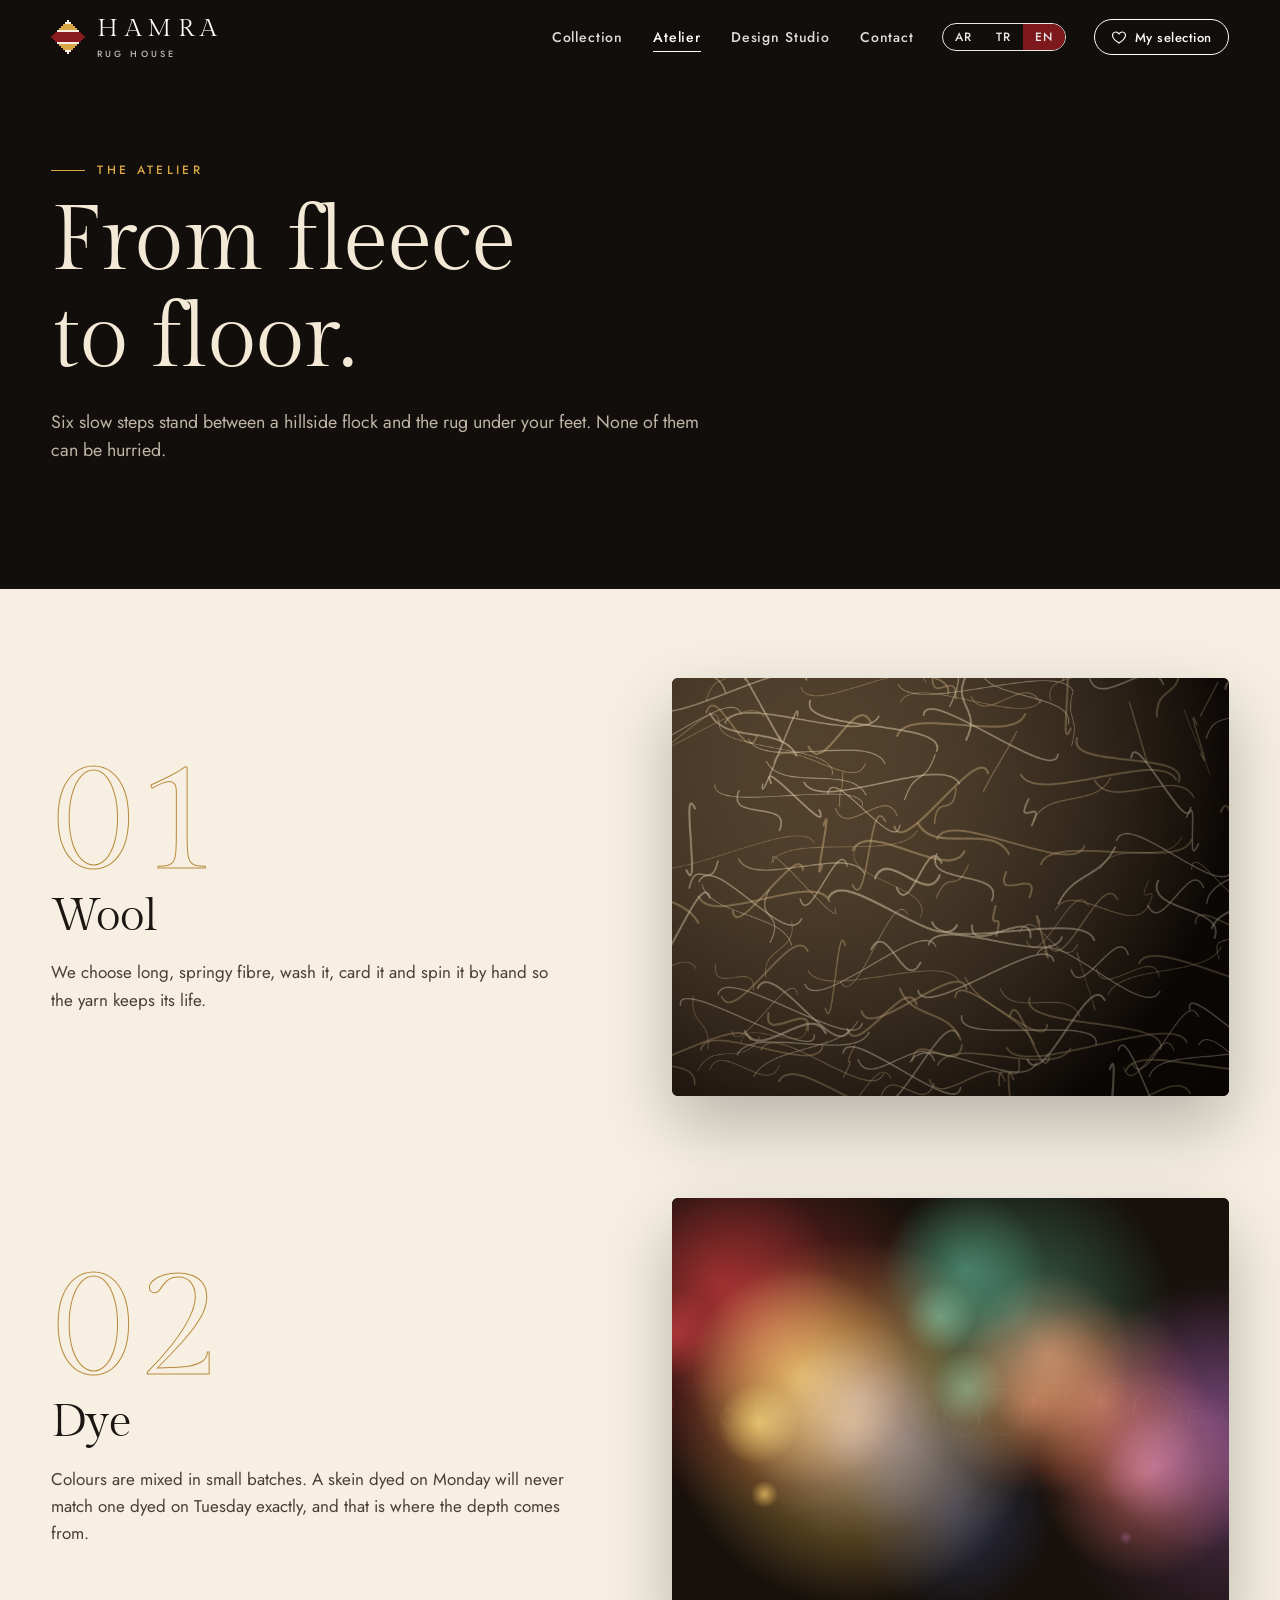
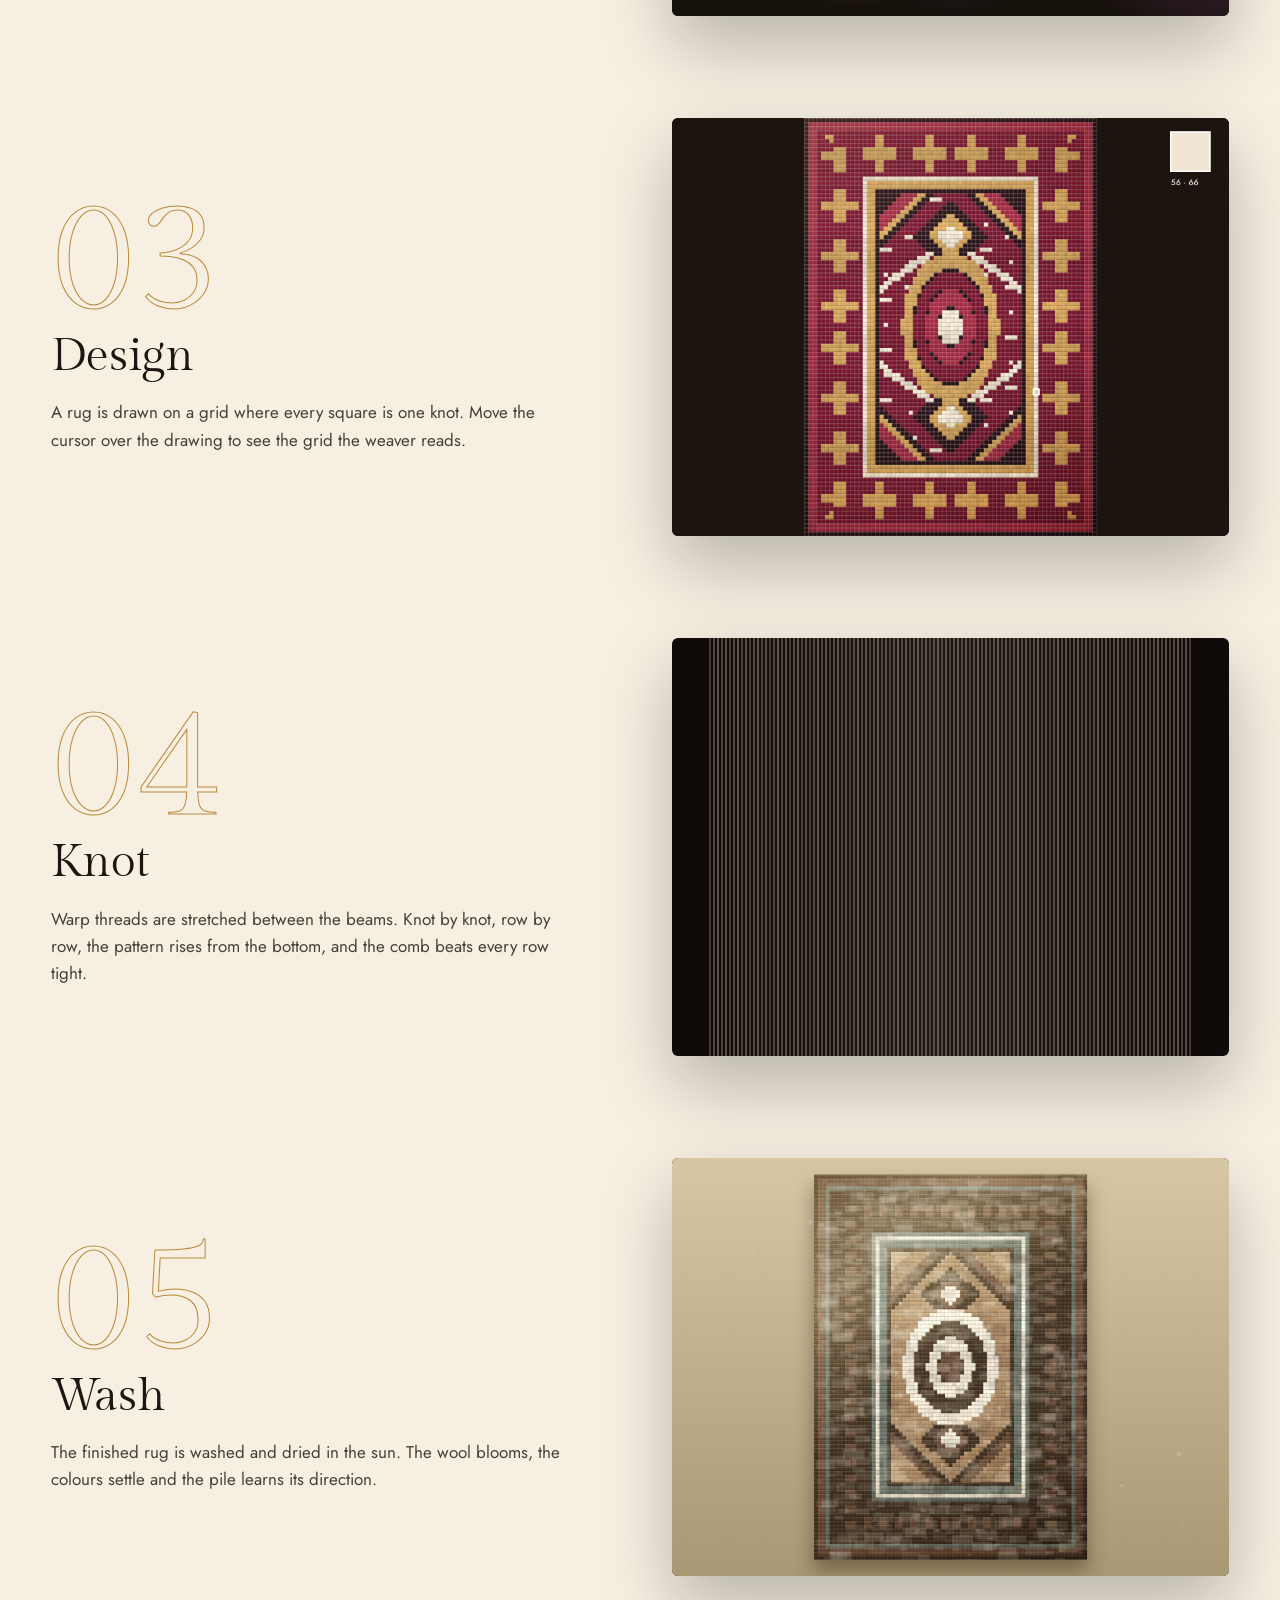
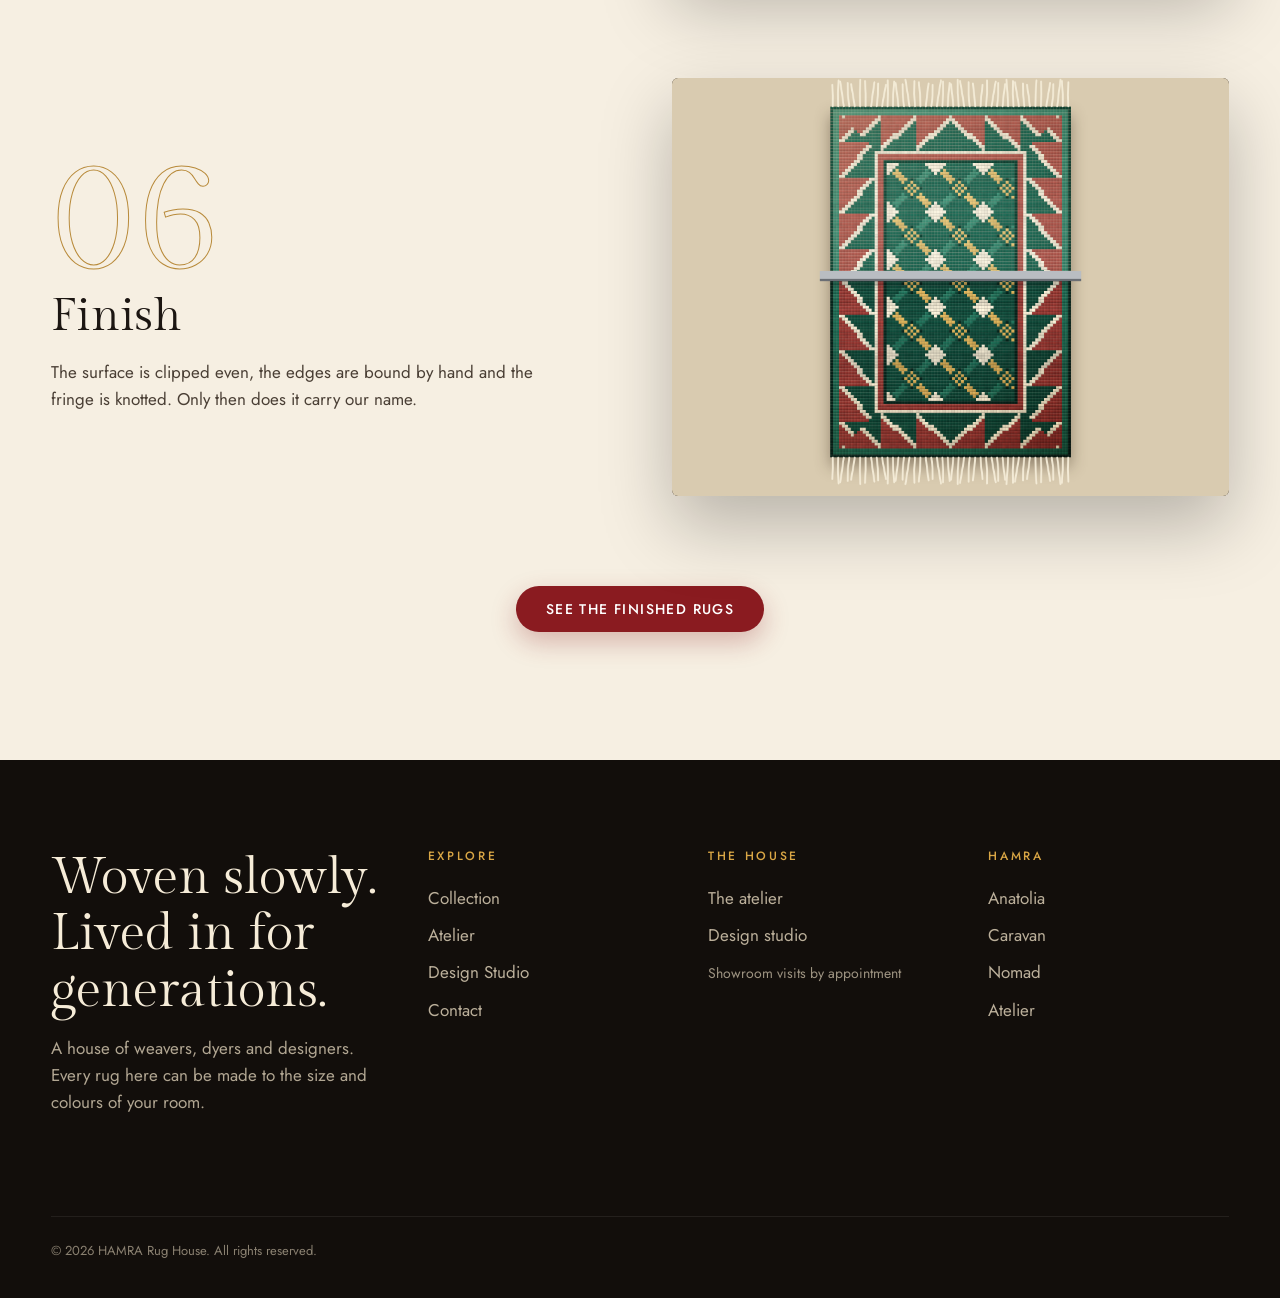
==== atelier.html @ 75184d3e "HAMRA Rug House: multi-page rug website (EN/TR/AR) with live 3D loom, 360-design catalogue, studio, " ====
<!doctype html>
<html lang="en" dir="ltr" data-title="nav.atelier">
<head>
<meta charset="utf-8"><meta name="viewport" content="width=device-width, initial-scale=1, viewport-fit=cover">
<title>HAMRA · Rug House</title>
<meta name="description" content="HAMRA is a rug house: 360 hand-woven designs in wool, silk and cotton, woven to your size and colours. Watch any rug being knotted, brush its pile, place it in a room.">
<meta name="robots" content="noindex,nofollow"><meta name="theme-color" content="#120e0b">
<meta property="og:title" content="HAMRA · Rug House"><meta property="og:description" content="360 hand-woven rug designs. Watch any rug being knotted, brush its pile, design your own."><meta property="og:type" content="website"><meta property="og:image" content="https://housinasaad-creator.github.io/hamra-rugs/assets/og.jpg">
<link rel="icon" href="assets/favicon.png"><link rel="apple-touch-icon" href="assets/favicon.png">
<link rel="preconnect" href="https://fonts.googleapis.com"><link rel="preconnect" href="https://fonts.gstatic.com" crossorigin>
<link href="https://fonts.googleapis.com/css2?family=Gilda+Display&family=Jost:wght@300;400;500;600&family=Reem+Kufi:wght@400;500;600&family=Tajawal:wght@300;400;500;700&display=swap" rel="stylesheet">
<link rel="stylesheet" href="css/site.css">

</head>
<body>
<section class="sec dark" style="padding-top:calc(var(--hdr) + 90px);padding-bottom:60px"><div class="wrap"><div class="sh"><span class="k" data-i18n="a.k"></span><h2 data-i18n="a.h" style="font-size:clamp(46px,7vw,110px)"></h2><p data-i18n="a.p"></p></div></div></section>
<section class="sec sand" style="padding-top:clamp(50px,7vw,100px)"><div class="wrap"><div class="steps"><article class="stp" data-rv><div class="txt"><div class="no">01</div><h3 data-i18n="a1.h"></h3><p data-i18n="a1.p"></p></div><div class="vis" id="v1"></div></article><article class="stp" data-rv><div class="txt"><div class="no">02</div><h3 data-i18n="a2.h"></h3><p data-i18n="a2.p"></p></div><div class="vis" id="v2"></div></article><article class="stp" data-rv><div class="txt"><div class="no">03</div><h3 data-i18n="a3.h"></h3><p data-i18n="a3.p"></p></div><div class="vis" id="v3"></div></article><article class="stp" data-rv><div class="txt"><div class="no">04</div><h3 data-i18n="a4.h"></h3><p data-i18n="a4.p"></p></div><div class="vis" id="v4"></div></article><article class="stp" data-rv><div class="txt"><div class="no">05</div><h3 data-i18n="a5.h"></h3><p data-i18n="a5.p"></p></div><div class="vis" id="v5"></div></article><article class="stp" data-rv><div class="txt"><div class="no">06</div><h3 data-i18n="a6.h"></h3><p data-i18n="a6.p"></p></div><div class="vis" id="v6"></div></article></div>
<div style="display:flex;justify-content:center;margin-top:90px"><a class="btn" href="collection.html" data-i18n="a.cta"></a></div></div></section>
<script type="module" src="js/atelier.js"></script>
</body>
</html>
---- css/site.css ----
/* HAMRA — design system. Ivory paper, madder red, indigo ink, brass gold. Layout stays left-to-right in all languages; Arabic runs right-to-left inside its own blocks. */
:root {
  --ivory: #f6efe2; --paper: #fbf7ef; --sand: #ece2cf; --ink: #1c1612; --ink2: #4a3f35; --mute: #7d6f60; --line: rgba(28, 22, 18, .14);
  --madder: #8a1b20; --madder2: #a72a2c; --indigo: #1b2a52; --gold: #b88a3a; --gold2: #d9a645; --night: #120e0b; --night2: #1d1611;
  --ease: cubic-bezier(.2, .7, .2, 1); --pad: clamp(18px, 4vw, 56px); --hdr: 74px; --max: 1360px;
  --f-disp: 'Gilda Display', 'Cormorant Garamond', Georgia, serif; --f-body: 'Jost', 'Segoe UI', system-ui, sans-serif;
}
html[lang=ar] { --f-disp: 'Reem Kufi', 'Gilda Display', serif; --f-body: 'Tajawal', 'Jost', system-ui, sans-serif; }
*, *::before, *::after { box-sizing: border-box; }
html { -webkit-text-size-adjust: 100%; scroll-behavior: smooth; }
body { margin: 0; background: var(--paper); color: var(--ink); font: 400 17px/1.6 var(--f-body); -webkit-font-smoothing: antialiased; overflow-x: hidden; }
img, canvas, svg, video { display: block; max-width: 100%; }
a { color: inherit; text-decoration: none; } button { font: inherit; color: inherit; cursor: pointer; background: none; border: 0; padding: 0; }
h1, h2, h3, h4 { font-family: var(--f-disp); font-weight: 400; line-height: 1.08; margin: 0; letter-spacing: -.005em; }
p { margin: 0; }
html[lang=ar] :is(h1, h2, h3, h4, p, li, label, .k, .chip, .btn, input, textarea, select, dd, dt, td, th, figcaption, summary) { unicode-bidi: plaintext; }
html[lang=ar] h1, html[lang=ar] h2, html[lang=ar] h3 { line-height: 1.22; letter-spacing: 0; }
::selection { background: var(--madder); color: #fff; }
:focus-visible { outline: 2px solid var(--gold2); outline-offset: 3px; }
.wrap { width: min(var(--max), 100% - var(--pad) * 2); margin-inline: auto; }
.k { font: 500 12px/1 var(--f-body); letter-spacing: .28em; text-transform: uppercase; color: var(--madder); display: flex; align-items: center; gap: 12px; }
.k::before { content: ''; width: 34px; height: 1px; background: currentColor; } html[lang=ar] .k { letter-spacing: .04em; font-size: 14px; }
.ltr { direction: ltr; unicode-bidi: isolate; display: inline-block; }

/* ---------- header */
.hdr { position: fixed; inset: 0 0 auto 0; z-index: 60; height: var(--hdr); display: flex; align-items: center; transition: background .4s, box-shadow .4s, color .4s; color: #fff; }
.hdr.solid, body.light .hdr { background: rgba(251, 247, 239, .92); backdrop-filter: blur(14px); -webkit-backdrop-filter: blur(14px); box-shadow: 0 1px 0 var(--line); color: var(--ink); }
body.hdr-dark .hdr:not(.solid) { color: var(--ink); }
.hdr .wrap { display: flex; align-items: center; gap: 28px; }
.brand { display: flex; align-items: center; gap: 12px; margin-inline-end: auto; direction: ltr; }
.brand svg { width: 34px; height: 34px; flex: none; } .brand b { font: 400 25px/1 var(--f-disp); letter-spacing: .26em; } .brand small { display: block; font: 500 9px/1 var(--f-body); letter-spacing: .34em; opacity: .7; margin-top: 4px; text-transform: uppercase; }
.nav { display: flex; gap: 30px; font: 500 14px/1 var(--f-body); letter-spacing: .06em; } .nav a { position: relative; padding: 8px 0; opacity: .86; transition: opacity .3s; } .nav a:hover, .nav a.on { opacity: 1; }
.nav a::after { content: ''; position: absolute; inset: auto 0 0 0; height: 1px; background: currentColor; transform: scaleX(0); transform-origin: left; transition: transform .4s var(--ease); } .nav a.on::after, .nav a:hover::after { transform: scaleX(1); }
.lang { display: flex; border: 1px solid currentColor; border-radius: 999px; overflow: hidden; opacity: .9; } .lang button { padding: 7px 12px; font: 500 12px/1 var(--f-body); letter-spacing: .08em; } .lang button.on { background: var(--madder); color: #fff; }
.selbtn { position: relative; display: flex; align-items: center; gap: 8px; padding: 9px 16px; border-radius: 999px; border: 1px solid currentColor; font: 500 13px/1 var(--f-body); letter-spacing: .04em; transition: background .3s, color .3s; } .selbtn:hover { background: var(--ink); color: var(--paper); border-color: var(--ink); }
.selbtn svg { width: 16px; height: 16px; } .selbtn b { min-width: 20px; height: 20px; border-radius: 10px; background: var(--madder); color: #fff; display: grid; place-items: center; font: 600 11px/1 var(--f-body); padding: 0 5px; }
.burger { display: none; width: 44px; height: 44px; place-items: center; } .burger i { display: block; width: 24px; height: 2px; background: currentColor; position: relative; } .burger i::before, .burger i::after { content: ''; position: absolute; left: 0; width: 24px; height: 2px; background: currentColor; transition: transform .3s; } .burger i::before { top: -7px; } .burger i::after { top: 7px; }
.mnav { position: fixed; inset: var(--hdr) 0 0 0; z-index: 55; background: var(--night); color: #f3e9d6; display: none; flex-direction: column; gap: 4px; padding: 30px var(--pad); } .mnav.on { display: flex; } .mnav a { font: 400 clamp(34px, 9vw, 52px)/1.2 var(--f-disp); padding: 8px 0; border-bottom: 1px solid rgba(255, 255, 255, .1); }
body.noscroll { overflow: hidden; }
@media (max-width: 1020px) { .nav { display: none; } .burger { display: grid; } .hdr .wrap { gap: 12px; } .selbtn span { display: none; } .selbtn { padding: 9px 12px; } }
@media (max-width: 520px) { .brand b { font-size: 19px; letter-spacing: .14em; } .brand small { display: none; } .brand { gap: 9px; min-width: 0; } .brand svg { width: 30px; height: 30px; } .hdr .wrap { gap: 7px; } .lang { flex: none; } .lang button { padding: 7px 7px; font-size: 11.5px; letter-spacing: .04em; } .selbtn { flex: none; padding: 9px 10px; } .burger { flex: none; width: 38px; } }
@media (max-width: 380px) { .brand b { font-size: 17px; letter-spacing: .1em; } .brand svg { width: 26px; height: 26px; } .brand { gap: 7px; } .lang button { padding: 7px 6px; } .selbtn { padding: 8px 9px; } .burger { width: 34px; } }

/* ---------- buttons */
.btn { display: inline-flex; align-items: center; justify-content: center; gap: 10px; padding: 16px 30px; border-radius: 999px; font: 500 14px/1 var(--f-body); letter-spacing: .1em; text-transform: uppercase; transition: transform .35s var(--ease), background .3s, color .3s, box-shadow .35s; background: var(--madder); color: #fff; box-shadow: 0 10px 26px rgba(138, 27, 32, .28); white-space: nowrap; }
.btn:hover { transform: translateY(-2px); background: var(--madder2); box-shadow: 0 16px 34px rgba(138, 27, 32, .34); } html[lang=ar] .btn { letter-spacing: .02em; text-transform: none; font-size: 16px; }
.btn.line { background: transparent; color: inherit; box-shadow: none; border: 1px solid currentColor; } .btn.line:hover { background: var(--ink); color: var(--paper); border-color: var(--ink); }
.btn.gold { background: var(--gold2); color: #1c1612; box-shadow: 0 10px 26px rgba(217, 166, 69, .3); } .btn.gold:hover { background: #e6b658; }
.btn.sm { padding: 12px 20px; font-size: 12px; } .btn svg { width: 16px; height: 16px; }
.chip { display: inline-flex; align-items: center; gap: 8px; padding: 9px 16px; border-radius: 999px; border: 1px solid var(--line); background: #fff8; font: 500 13px/1 var(--f-body); letter-spacing: .03em; transition: background .25s, color .25s, border-color .25s; }
.chip:hover { border-color: var(--ink); } .chip.on { background: var(--ink); color: var(--paper); border-color: var(--ink); } .chip i { width: 14px; height: 14px; border-radius: 50%; border: 1px solid rgba(0, 0, 0, .25); display: inline-block; }

/* ---------- hero (one screen: live loom scene behind the first headline) */
.hero { position: relative; min-height: 100svh; display: flex; align-items: center; background: var(--night); color: #f6ecd8; overflow: hidden; isolation: isolate; }
.hero-bg { position: absolute; inset: 0; z-index: 0; } .hero-bg canvas, .hero-bg video, .hero-bg img { position: absolute; inset: 0; width: 100%; height: 100%; object-fit: cover; }
.hero-poster { z-index: 1; transition: opacity 1s var(--ease); } .hero.ready .hero-poster { opacity: 0; pointer-events: none; }
.hero::after { content: ''; position: absolute; inset: 0; z-index: 2; pointer-events: none; background: linear-gradient(90deg, rgba(14, 10, 7, .78) 0%, rgba(14, 10, 7, .38) 40%, transparent 68%), radial-gradient(120% 90% at 50% 40%, transparent 55%, rgba(0, 0, 0, .5) 100%); }
.hero-in { position: relative; z-index: 3; padding-top: calc(var(--hdr) + 40px); padding-bottom: 90px; }
.hero h1 { font-size: clamp(46px, 7.4vw, 118px); max-width: 11ch; text-wrap: balance; text-shadow: 0 4px 40px rgba(0, 0, 0, .5); } html[lang=ar] .hero h1 { max-width: 12ch; font-size: clamp(44px, 6.6vw, 104px); }
.hero h1 em { font-style: normal; color: var(--gold2); }
.hero p.lead { margin-top: 24px; max-width: 46ch; font-size: clamp(16px, 1.5vw, 20px); color: rgba(246, 236, 216, .88); }
.hero .acts { display: flex; gap: 14px; flex-wrap: wrap; margin-top: 36px; }
.hero .btn.line { color: #f6ecd8; } .hero .btn.line:hover { background: #f6ecd8; color: var(--ink); border-color: #f6ecd8; }
.hero .k { color: var(--gold2); margin-bottom: 22px; }
.hero-meta { position: absolute; z-index: 3; inset: auto var(--pad) 26px var(--pad); display: flex; justify-content: space-between; align-items: flex-end; gap: 20px; font: 500 12px/1.4 var(--f-body); letter-spacing: .2em; text-transform: uppercase; color: rgba(246, 236, 216, .7); }
.hero-meta .prog { flex: 1; max-width: 260px; height: 1px; background: rgba(255, 255, 255, .25); position: relative; } .hero-meta .prog i { position: absolute; inset: 0 auto 0 0; width: 0; background: var(--gold2); }
.hero-meta .hint { display: flex; align-items: center; gap: 10px; } .hero-meta .hint::before { content: ''; width: 18px; height: 28px; border: 1.5px solid currentColor; border-radius: 10px; background: radial-gradient(circle at 50% 8px, var(--gold2) 2.5px, transparent 3px); }
@media (max-width: 760px) { .hero::after { background: linear-gradient(0deg, rgba(14, 10, 7, .86) 0%, rgba(14, 10, 7, .4) 52%, rgba(14, 10, 7, .15) 100%); } .hero { align-items: flex-end; } .hero-in { padding-bottom: 96px; } .hero-meta .prog { display: none; } .hero-meta { justify-content: center; } }

/* ---------- sections */
section { position: relative; } .sec { padding: clamp(70px, 10vw, 150px) 0; } .sec.dark { background: var(--night); color: #f3e9d6; } .sec.sand { background: var(--ivory); }
.sh { max-width: 780px; margin-bottom: clamp(36px, 5vw, 64px); } .sh h2 { font-size: clamp(34px, 5.2vw, 76px); margin-top: 18px; text-wrap: balance; } .sh p { margin-top: 20px; color: var(--ink2); font-size: clamp(16px, 1.4vw, 19px); max-width: 60ch; } .dark .sh p { color: rgba(243, 233, 214, .76); }
.dark .k { color: var(--gold2); }

/* weave studio on the home page */
.weave-grid { display: grid; grid-template-columns: minmax(0, 1.05fr) minmax(0, .95fr); gap: clamp(28px, 5vw, 80px); align-items: center; }
.loomframe { position: relative; background: radial-gradient(120% 100% at 50% 0%, #2b1f16, #120e0b); border-radius: 18px; padding: clamp(14px, 2.4vw, 30px); box-shadow: 0 40px 90px rgba(0, 0, 0, .45), inset 0 0 0 1px rgba(255, 255, 255, .06); }
.loomframe::before, .loomframe::after { content: ''; position: absolute; inset-inline: 0; height: 14px; background: linear-gradient(#6a4a2c, #3d2a18); } .loomframe::before { top: 0; border-radius: 18px 18px 0 0; } .loomframe::after { bottom: 0; border-radius: 0 0 18px 18px; }
.loomframe canvas { width: 100%; height: auto; border-radius: 4px; background: #0f0b08; }
.loom-ui { display: flex; gap: 10px; flex-wrap: wrap; margin-top: 18px; }
.weave-copy .picks { display: flex; gap: 12px; flex-wrap: wrap; margin: 28px 0; } .weave-copy .picks button { width: 76px; border-radius: 6px; overflow: hidden; border: 2px solid transparent; box-shadow: 0 8px 20px rgba(0, 0, 0, .12); transition: transform .3s var(--ease), border-color .3s; } .weave-copy .picks button.on { border-color: var(--madder); transform: translateY(-6px); } .weave-copy .picks canvas { width: 100%; }
.stats { display: grid; grid-template-columns: repeat(3, 1fr); gap: 20px; margin-top: 34px; } .stats b { display: block; font: 400 clamp(34px, 4vw, 54px)/1 var(--f-disp); color: var(--madder); } .stats span { font-size: 13px; color: var(--mute); letter-spacing: .06em; }

/* collections strip */
.cols { display: grid; grid-template-columns: repeat(4, 1fr); gap: 18px; } .col { position: relative; border-radius: 4px; overflow: hidden; background: var(--sand); aspect-ratio: 3/4; display: block; isolation: isolate; }
.col canvas { position: absolute; inset: 0; width: 100%; height: 100%; object-fit: cover; transition: transform 1.1s var(--ease); } .col:hover canvas { transform: scale(1.06); }
.col::after { content: ''; position: absolute; inset: 0; background: linear-gradient(0deg, rgba(14, 10, 7, .82), transparent 55%); } .col div { position: absolute; z-index: 2; inset: auto 22px 22px; color: #f6ecd8; } .col h3 { font-size: clamp(24px, 2.2vw, 34px); } .col span { font-size: 13px; letter-spacing: .1em; opacity: .8; }
@media (max-width: 980px) { .cols { grid-template-columns: repeat(2, 1fr); } .weave-grid { grid-template-columns: 1fr; } }

/* brush */
.brush-wrap { position: relative; border-radius: 6px; overflow: hidden; box-shadow: 0 30px 70px rgba(0, 0, 0, .22); touch-action: pan-y; cursor: grab; background: #000; } .brush-wrap canvas { width: 100%; height: auto; } .brush-wrap canvas.ov { position: absolute; inset: 0; mix-blend-mode: soft-light; pointer-events: none; }
.brush-wrap.on { touch-action: none; cursor: crosshair; }
.brush-tip { position: absolute; z-index: 3; inset: auto 16px 16px auto; padding: 10px 16px; border-radius: 999px; background: rgba(18, 14, 11, .72); color: #f6ecd8; font: 500 12px/1 var(--f-body); letter-spacing: .1em; text-transform: uppercase; backdrop-filter: blur(8px); pointer-events: none; transition: opacity .6s; } html[lang=ar] .brush-tip { letter-spacing: 0; text-transform: none; font-size: 14px; }

/* feature rows */
.feat { display: grid; grid-template-columns: repeat(3, 1fr); gap: 26px; } .feat > div { padding: 34px 30px; border: 1px solid var(--line); border-radius: 6px; background: var(--paper); transition: transform .4s var(--ease), box-shadow .4s; } .feat > div:hover { transform: translateY(-6px); box-shadow: 0 24px 50px rgba(28, 22, 18, .12); } .feat i { display: block; font: 400 15px/1 var(--f-disp); color: var(--gold); letter-spacing: .2em; margin-bottom: 18px; } .feat h3 { font-size: 26px; margin-bottom: 12px; } .feat p { color: var(--ink2); font-size: 15.5px; }
@media (max-width: 900px) { .feat { grid-template-columns: 1fr; } }

/* ---------- rug cards + catalog */
.shop { display: grid; grid-template-columns: 290px minmax(0, 1fr); gap: 40px; align-items: start; padding-top: calc(var(--hdr) + 30px); padding-bottom: 100px; }
.side { position: sticky; top: calc(var(--hdr) + 16px); max-height: calc(100svh - var(--hdr) - 32px); overflow: auto; padding-inline-end: 8px; scrollbar-width: thin; } .side h4 { font: 500 12px/1 var(--f-body); letter-spacing: .22em; text-transform: uppercase; color: var(--mute); margin: 26px 0 12px; } html[lang=ar] .side h4 { letter-spacing: .02em; font-size: 14px; } .side h4:first-child { margin-top: 0; }
.side .chips { display: flex; flex-wrap: wrap; gap: 7px; } .side .chip { padding: 8px 13px; font-size: 12.5px; }
.sw { display: flex; flex-wrap: wrap; gap: 9px; } .sw button { width: 32px; height: 32px; border-radius: 50%; border: 2px solid #fff; box-shadow: 0 0 0 1px var(--line); transition: transform .25s; position: relative; } .sw button:hover { transform: scale(1.12); } .sw button.on { box-shadow: 0 0 0 2px var(--madder); transform: scale(1.08); }
.shop-top { display: flex; gap: 14px; align-items: center; flex-wrap: wrap; margin-bottom: 22px; } .shop-top h1 { font-size: clamp(34px, 4.4vw, 62px); margin-inline-end: auto; }
.search { display: flex; align-items: center; gap: 10px; border: 1px solid var(--line); background: #fff9; border-radius: 999px; padding: 0 18px; height: 46px; min-width: 240px; } .search input { border: 0; background: none; outline: 0; font: 400 15px var(--f-body); width: 100%; color: inherit; } .search svg { width: 18px; opacity: .6; flex: none; }
select.sel { height: 46px; border-radius: 999px; border: 1px solid var(--line); background: #fff9; padding: 0 38px 0 18px; font: 500 14px var(--f-body); color: inherit; appearance: none; background-image: linear-gradient(45deg, transparent 50%, currentColor 50%), linear-gradient(135deg, currentColor 50%, transparent 50%); background-position: calc(100% - 20px) 20px, calc(100% - 15px) 20px; background-size: 5px 5px; background-repeat: no-repeat; } html[lang=ar] select.sel { padding: 0 18px 0 38px; background-position: 20px 20px, 15px 20px; }
.active { display: flex; flex-wrap: wrap; gap: 8px; margin-bottom: 20px; min-height: 8px; } .active .chip { background: var(--ink); color: var(--paper); border-color: var(--ink); cursor: pointer; } .active .chip::after { content: '×'; margin-inline-start: 4px; opacity: .7; }
.count { color: var(--mute); font-size: 14px; letter-spacing: .06em; margin-bottom: 20px; }
.grid { display: grid; grid-template-columns: repeat(var(--cols, 3), minmax(0, 1fr)); gap: clamp(14px, 2vw, 28px); }
.rc { position: relative; display: block; } .rc .face { position: relative; border-radius: 3px; overflow: hidden; background: #e9dfcb; aspect-ratio: 3/4.15; display: grid; place-items: center; transition: transform .5s var(--ease), box-shadow .5s; box-shadow: 0 10px 26px rgba(40, 28, 18, .14); }
.rc:hover .face { transform: translateY(-6px); box-shadow: 0 26px 50px rgba(40, 28, 18, .26); } .rc canvas { width: 100%; height: 100%; object-fit: contain; filter: drop-shadow(0 8px 12px rgba(0, 0, 0, .25)); }
.rc .heart { position: absolute; z-index: 3; inset: 12px 12px auto auto; width: 40px; height: 40px; border-radius: 50%; background: rgba(251, 247, 239, .9); display: grid; place-items: center; box-shadow: 0 6px 16px rgba(0, 0, 0, .16); transition: transform .3s var(--ease); } .rc .heart:hover { transform: scale(1.1); } .rc .heart svg { width: 19px; fill: none; stroke: var(--ink); stroke-width: 1.8; } .rc .heart.on svg { fill: var(--madder); stroke: var(--madder); }
.rc .new { position: absolute; z-index: 3; inset: 12px auto auto 12px; padding: 6px 11px; border-radius: 999px; background: var(--gold2); font: 600 10px/1 var(--f-body); letter-spacing: .16em; text-transform: uppercase; }
.rc .meta { padding: 14px 4px 0; display: flex; justify-content: space-between; gap: 10px; align-items: baseline; } .rc h3 { font-size: 22px; } .rc .meta span { font-size: 12.5px; color: var(--mute); letter-spacing: .06em; } .rc .sub { padding: 2px 4px 0; font-size: 13.5px; color: var(--ink2); }
.more { display: flex; justify-content: center; margin-top: 50px; } .empty { padding: 80px 0; text-align: center; color: var(--mute); font-size: 20px; }
.fbtn { display: none; } .fclose { display: none; }
@media (max-width: 1020px) { .shop { grid-template-columns: 1fr; } .side { position: fixed; z-index: 70; inset: 0; max-height: none; background: var(--paper); padding: 24px var(--pad) 120px; transform: translateY(100%); transition: transform .45s var(--ease); visibility: hidden; } .side.on { transform: none; visibility: visible; } .fbtn { display: inline-flex; } .fclose { display: inline-flex; position: fixed; z-index: 71; inset: auto var(--pad) 22px var(--pad); justify-content: center; } .side:not(.on) ~ .fclose { display: none; } .grid { --cols: 2 !important; gap: 14px; } .search { min-width: 0; flex: 1 1 100%; } .rc h3 { font-size: 18px; } }

/* ---------- rug page */
.rugp { padding-top: calc(var(--hdr) + 36px); padding-bottom: 90px; display: grid; grid-template-columns: minmax(0, 1.1fr) minmax(0, .9fr); gap: clamp(28px, 5vw, 80px); align-items: start; }
.rugp .stage { position: sticky; top: calc(var(--hdr) + 20px); } .rugp .tools { display: flex; gap: 10px; flex-wrap: wrap; margin-top: 18px; }
.rugp h1 { font-size: clamp(40px, 5.4vw, 80px); margin: 18px 0 8px; } .rugp .code { font: 500 13px/1 var(--f-body); letter-spacing: .24em; color: var(--mute); }
.rugp .lede { margin-top: 20px; color: var(--ink2); font-size: 18px; max-width: 54ch; }
.pal { display: flex; gap: 8px; margin: 26px 0 6px; } .pal i { width: 38px; height: 38px; border-radius: 50%; box-shadow: inset 0 0 0 1px rgba(0, 0, 0, .2); display: block; }
.spec { margin: 28px 0; border-top: 1px solid var(--line); } .spec div { display: grid; grid-template-columns: 150px 1fr; gap: 16px; padding: 14px 0; border-bottom: 1px solid var(--line); font-size: 15.5px; } .spec dt, .spec b { color: var(--mute); font-weight: 400; letter-spacing: .04em; } .spec dd, .spec span { margin: 0; }
.sizes { display: flex; gap: 8px; flex-wrap: wrap; margin-top: 10px; } .rugp .acts { display: flex; gap: 12px; flex-wrap: wrap; margin-top: 30px; }
.room { margin-top: 70px; } .roomv { position: relative; border-radius: 6px; overflow: hidden; background: #1a1410; aspect-ratio: 16/10; box-shadow: 0 30px 70px rgba(0, 0, 0, .25); } .roomv img.bg { width: 100%; height: 100%; object-fit: cover; } .roomv .rugq { position: absolute; left: 0; top: 0; transform-origin: 0 0; } .roomv .rugq canvas { width: 100%; height: 100%; filter: drop-shadow(0 3px 5px rgba(0, 0, 0, .35)); } .roomv img.fx { position: absolute; inset: 0; width: 100%; height: 100%; mix-blend-mode: multiply; pointer-events: none; }
.roomtabs { display: flex; gap: 8px; flex-wrap: wrap; margin-bottom: 16px; }
@media (max-width: 900px) { .rugp { grid-template-columns: 1fr; } .rugp .stage { position: static; } }

/* ---------- atelier */
.steps { display: grid; gap: clamp(60px, 8vw, 120px); } .stp { display: grid; grid-template-columns: minmax(0, 1fr) minmax(0, 1fr); gap: clamp(28px, 5vw, 80px); align-items: center; } .stp:nth-child(even) .vis { order: 2; } .stp .no { font: 400 clamp(80px, 12vw, 190px)/.8 var(--f-disp); color: transparent; -webkit-text-stroke: 1px var(--gold); margin-bottom: 8px; } .stp h3 { font-size: clamp(30px, 3.6vw, 52px); } .stp p { margin-top: 18px; color: var(--ink2); max-width: 52ch; }
.stp .vis { position: relative; aspect-ratio: 4/3; border-radius: 6px; overflow: hidden; background: var(--night2); box-shadow: 0 30px 70px rgba(0, 0, 0, .25); } .stp .vis canvas { width: 100%; height: 100%; object-fit: cover; }
@media (max-width: 900px) { .stp { grid-template-columns: 1fr; } .stp:nth-child(even) .vis { order: 0; } }

/* ---------- studio */
.studio { display: grid; grid-template-columns: 340px minmax(0, 1fr) 320px; gap: 36px; padding-top: calc(var(--hdr) + 36px); padding-bottom: 90px; align-items: start; }
.studio h4 { font: 500 12px/1 var(--f-body); letter-spacing: .22em; text-transform: uppercase; color: var(--mute); margin: 26px 0 12px; } .studio h4:first-child { margin-top: 0; } html[lang=ar] .studio h4 { letter-spacing: .02em; font-size: 14px; }
.studio .chips { display: flex; flex-wrap: wrap; gap: 7px; } .studio .chip { padding: 8px 13px; font-size: 12.5px; }
.pgrid { display: grid; grid-template-columns: repeat(8, 1fr); gap: 7px; } .pgrid button { aspect-ratio: 1; border-radius: 50%; border: 2px solid #fff; box-shadow: 0 0 0 1px var(--line); background: conic-gradient(var(--a), var(--b), var(--c), var(--a)); } .pgrid button.on { box-shadow: 0 0 0 2px var(--madder); }
.cpick { display: flex; gap: 8px; } .cpick input { width: 100%; height: 44px; border: 1px solid var(--line); border-radius: 8px; padding: 2px; background: #fff; cursor: pointer; }
.studio .stagebox { position: sticky; top: calc(var(--hdr) + 20px); } .sumbox { position: sticky; top: calc(var(--hdr) + 20px); padding: 28px; border: 1px solid var(--line); border-radius: 8px; background: #fffaf2; } .sumbox h3 { font-size: 30px; margin-bottom: 14px; } .sumbox ul { list-style: none; padding: 0; margin: 0 0 22px; } .sumbox li { display: flex; justify-content: space-between; gap: 12px; padding: 10px 0; border-bottom: 1px solid var(--line); font-size: 14.5px; } .sumbox li span { color: var(--mute); }
@media (max-width: 1180px) { .studio { grid-template-columns: 1fr; } .studio .stagebox, .sumbox { position: static; } .pgrid { grid-template-columns: repeat(8, 1fr); } }

/* ---------- contact + forms */
.contact { display: grid; grid-template-columns: minmax(0, 1fr) minmax(0, 1fr); gap: clamp(28px, 5vw, 90px); padding-top: calc(var(--hdr) + 50px); padding-bottom: 100px; }
.contact h1 { font-size: clamp(40px, 6vw, 92px); margin: 18px 0 20px; } .contact .info { display: grid; gap: 22px; margin-top: 38px; } .contact .info div { border-top: 1px solid var(--line); padding-top: 18px; } .contact .info b { display: block; font: 500 12px/1 var(--f-body); letter-spacing: .22em; text-transform: uppercase; color: var(--mute); margin-bottom: 8px; }
form.fm { display: grid; gap: 16px; padding: clamp(24px, 3vw, 44px); background: var(--ivory); border-radius: 8px; box-shadow: 0 24px 60px rgba(40, 28, 18, .12); } form.fm label { display: grid; gap: 8px; font: 500 12px/1 var(--f-body); letter-spacing: .16em; text-transform: uppercase; color: var(--mute); } html[lang=ar] form.fm label { letter-spacing: .02em; font-size: 14px; text-transform: none; }
form.fm input, form.fm textarea, form.fm select { width: 100%; border: 1px solid var(--line); border-radius: 8px; background: #fffdf8; padding: 14px 16px; font: 400 16px var(--f-body); color: var(--ink); } form.fm textarea { min-height: 130px; resize: vertical; } form.fm input:focus, form.fm textarea:focus { outline: 2px solid var(--gold2); border-color: transparent; }
.picked { display: flex; gap: 10px; flex-wrap: wrap; } .picked figure { margin: 0; width: 74px; position: relative; } .picked canvas { width: 100%; border-radius: 3px; box-shadow: 0 5px 14px rgba(0, 0, 0, .2); } .picked figcaption { font-size: 10.5px; letter-spacing: .06em; color: var(--mute); text-align: center; margin-top: 4px; }
.faq details { border-top: 1px solid var(--line); padding: 18px 0; } .faq summary { cursor: pointer; font: 400 22px/1.3 var(--f-disp); list-style: none; display: flex; justify-content: space-between; gap: 14px; } .faq summary::after { content: '+'; font-family: var(--f-body); } .faq details[open] summary::after { content: '−'; } .faq p { margin-top: 12px; color: var(--ink2); }
@media (max-width: 900px) { .contact { grid-template-columns: 1fr; } }

/* ---------- selection drawer + modal + footer */
.drawer { position: fixed; z-index: 90; inset: 0 0 0 auto; width: min(460px, 100%); background: var(--paper); box-shadow: none; visibility: hidden; transform: translateX(104%); transition: transform .5s var(--ease), box-shadow .5s, visibility 0s .5s; display: flex; flex-direction: column; } .drawer.on { transform: none; visibility: visible; box-shadow: -30px 0 70px rgba(0, 0, 0, .3); transition: transform .5s var(--ease), box-shadow .5s, visibility 0s; }
.drawer header { display: flex; justify-content: space-between; align-items: center; padding: 22px 26px; border-bottom: 1px solid var(--line); } .drawer h3 { font-size: 30px; } .drawer .list { flex: 1; overflow: auto; padding: 16px 26px; display: grid; gap: 14px; align-content: start; } .drawer .it { display: grid; grid-template-columns: 70px 1fr 30px; gap: 14px; align-items: center; } .drawer .it canvas { width: 70px; border-radius: 3px; box-shadow: 0 5px 12px rgba(0, 0, 0, .2); } .drawer .it b { font: 400 20px var(--f-disp); display: block; } .drawer .it span { font-size: 12.5px; color: var(--mute); } .drawer footer { padding: 20px 26px 26px; border-top: 1px solid var(--line); display: grid; gap: 10px; }
.scrim { position: fixed; z-index: 85; inset: 0; background: rgba(12, 8, 5, .55); backdrop-filter: blur(3px); opacity: 0; pointer-events: none; transition: opacity .4s; } .scrim.on { opacity: 1; pointer-events: auto; }
.qv { position: fixed; z-index: 95; inset: 0; display: none; place-items: center; padding: 20px; } .qv.on { display: grid; } .qv .box { position: relative; width: min(1100px, 100%); max-height: 100%; overflow: auto; background: var(--paper); border-radius: 10px; display: grid; grid-template-columns: minmax(0, 1fr) minmax(0, 1fr); box-shadow: 0 50px 120px rgba(0, 0, 0, .5); } .qv .pic { background: radial-gradient(100% 100% at 50% 40%, #efe5d0, #d9cbb0); padding: 30px; display: grid; place-items: center; } .qv .pic canvas { max-height: 74vh; width: auto; max-width: 100%; filter: drop-shadow(0 18px 24px rgba(0, 0, 0, .35)); } .qv .txt { padding: clamp(24px, 3vw, 46px); } .qv .x { position: absolute; z-index: 3; inset: 14px 14px auto auto; width: 44px; height: 44px; border-radius: 50%; background: var(--paper); display: grid; place-items: center; font-size: 26px; box-shadow: 0 6px 16px rgba(0, 0, 0, .2); } .qv h2 { font-size: clamp(32px, 3.6vw, 52px); margin: 14px 0 6px; }
@media (max-width: 800px) { .qv .box { grid-template-columns: 1fr; } .qv .pic canvas { max-height: 48vh; } }
.ft { background: var(--night); color: #d9ccb4; padding: 90px 0 36px; } .ft .wrap { display: grid; grid-template-columns: 1.4fr 1fr 1fr 1fr; gap: 40px; } .ft h4 { font: 500 12px/1 var(--f-body); letter-spacing: .22em; text-transform: uppercase; color: var(--gold2); margin-bottom: 18px; } html[lang=ar] .ft h4 { letter-spacing: .02em; font-size: 14px; } .ft a { display: block; padding: 5px 0; opacity: .85; } .ft a:hover { opacity: 1; color: var(--gold2); } .ft .big { font: 400 clamp(34px, 4vw, 54px)/1.1 var(--f-disp); color: #f6ecd8; margin-bottom: 16px; } .ft small { display: block; margin-top: 60px; padding-top: 24px; border-top: 1px solid rgba(255, 255, 255, .12); grid-column: 1 / -1; opacity: .6; font-size: 13px; }
@media (max-width: 900px) { .ft .wrap { grid-template-columns: 1fr 1fr; } .ft .wrap > :first-child { grid-column: 1 / -1; } }
.toast { position: fixed; z-index: 120; inset: auto 0 28px 0; display: flex; justify-content: center; pointer-events: none; } .toast span { background: var(--ink); color: var(--paper); padding: 14px 24px; border-radius: 999px; font-size: 14px; transform: translateY(30px); opacity: 0; transition: .4s var(--ease); } .toast.on span { transform: none; opacity: 1; }
[data-rv] { opacity: 0; transform: translateY(26px); transition: opacity .9s var(--ease), transform .9s var(--ease); } [data-rv].in { opacity: 1; transform: none; } @media (prefers-reduced-motion: reduce) { [data-rv] { opacity: 1; transform: none; transition: none; } html { scroll-behavior: auto; } }

/* rug page stage: the rug sits on a soft floor, never taller than the screen */
.rugp .stage .brush-wrap { width: fit-content; max-width: 100%; margin-inline: auto; background: none; box-shadow: none; border-radius: 0; overflow: visible; }
.rugp .stage .brush-wrap > canvas#rc { max-height: 76svh; width: auto; max-width: 100%; filter: drop-shadow(0 26px 30px rgba(40, 24, 10, .35)); }
.rugp .stage .brush-wrap > canvas.ov { border-radius: 2px; }
.rugp .stage { background: radial-gradient(90% 70% at 50% 45%, #f1e6cf, #e4d6b8 70%); border-radius: 10px; padding: clamp(18px, 3vw, 44px); }
.rugp .tools { justify-content: center; }
.btn.line.on { background: var(--ink); color: var(--paper); border-color: var(--ink); }

/* ---------- studio stage + summary details */
.sstage { position: relative; height: min(76vh, 780px); display: grid; place-items: center; border-radius: 8px; overflow: hidden; background: radial-gradient(120% 90% at 30% 20%, #efe6d3, #d5c6a8 70%, #c4b393); box-shadow: inset 0 0 0 1px var(--line); }
.sstage::after { content: ''; position: absolute; inset: 0; background: repeating-linear-gradient(90deg, rgba(90, 60, 30, .05) 0 2px, transparent 2px 130px); pointer-events: none; }
.sstage canvas#sc { max-width: 88%; max-height: 88%; width: auto; height: auto; filter: drop-shadow(0 22px 22px rgba(40, 24, 10, .38)); position: relative; z-index: 1; }
.sstage .lm { position: absolute; inset: 0; background: #100b08; z-index: 2; }
.stbar { display: flex; gap: 10px; justify-content: center; margin-top: 16px; flex-wrap: wrap; }
.cpick { display: grid; grid-template-columns: repeat(6, 1fr); gap: 8px; } .cpick label { display: grid; gap: 5px; text-align: center; font-size: 10.5px; line-height: 1.2; color: var(--mute); min-width: 0; } .cpick label span { overflow: hidden; text-overflow: ellipsis; white-space: nowrap; } .cpick input { height: 40px; padding: 2px; }
.sumbox .btn { width: 100%; justify-content: center; margin-top: 10px; } .sumbox li b { font-weight: 500; text-align: end; }
.sumbox .swrow { display: flex; gap: 6px; margin: 0 0 22px; } .sumbox .swrow i { flex: 1; height: 26px; border-radius: 4px; box-shadow: inset 0 0 0 1px rgba(0, 0, 0, .12); }
.sumbox .note { margin-top: 16px; font-size: 13px; color: var(--mute); }
@media (max-width: 1180px) {
  .studio .stagebox { order: -1; position: sticky; top: calc(var(--hdr) - 8px); z-index: 6; background: var(--paper); padding: 8px 0 10px; margin-top: -8px; }
  .sstage { height: min(31vh, 300px); } .stbar { margin-top: 10px; } .stbar .btn { padding-block: 10px; }
}

/* ---------- contact extras */
form.fm .two { display: grid; grid-template-columns: 1fr 1fr; gap: 14px; } form.fm .acts { display: flex; gap: 12px; flex-wrap: wrap; margin-top: 6px; } form.fm [aria-invalid=true] { outline: 2px solid var(--madder2); border-color: transparent; }
.out { margin-top: 22px; padding: 22px; border: 1px solid var(--line); border-radius: 8px; background: #fffaf2; } .out pre { margin: 12px 0 0; white-space: pre-wrap; word-break: break-word; font: 400 14.5px/1.6 var(--f-body); color: var(--ink2); unicode-bidi: plaintext; }
.dcard { display: flex; gap: 18px; align-items: center; border: 1px solid var(--line); border-radius: 8px; padding: 14px 16px; background: #fffaf2; margin-top: 28px; } .dcard canvas { width: 82px; flex: none; border-radius: 3px; box-shadow: 0 6px 16px rgba(0, 0, 0, .22); } .dcard b { display: block; font: 400 22px/1.2 var(--f-disp); } .dcard span { display: block; color: var(--mute); font-size: 14px; margin-top: 4px; } .dcard button { margin-inline-start: auto; font-size: 13px; text-decoration: underline; color: var(--mute); }
.picked figure button { position: absolute; top: -7px; inset-inline-end: -7px; width: 22px; height: 22px; border-radius: 50%; background: var(--ink); color: #fff; font-size: 14px; line-height: 22px; text-align: center; }
@media (max-width: 520px) { form.fm .two { grid-template-columns: 1fr; } }
.roomv.busy::after { content: ''; position: absolute; inset: 0; background: rgba(18, 14, 11, .35); }
.roomcap { margin-top: 12px; font-size: 14px; color: var(--mute); text-align: center; unicode-bidi: plaintext; }
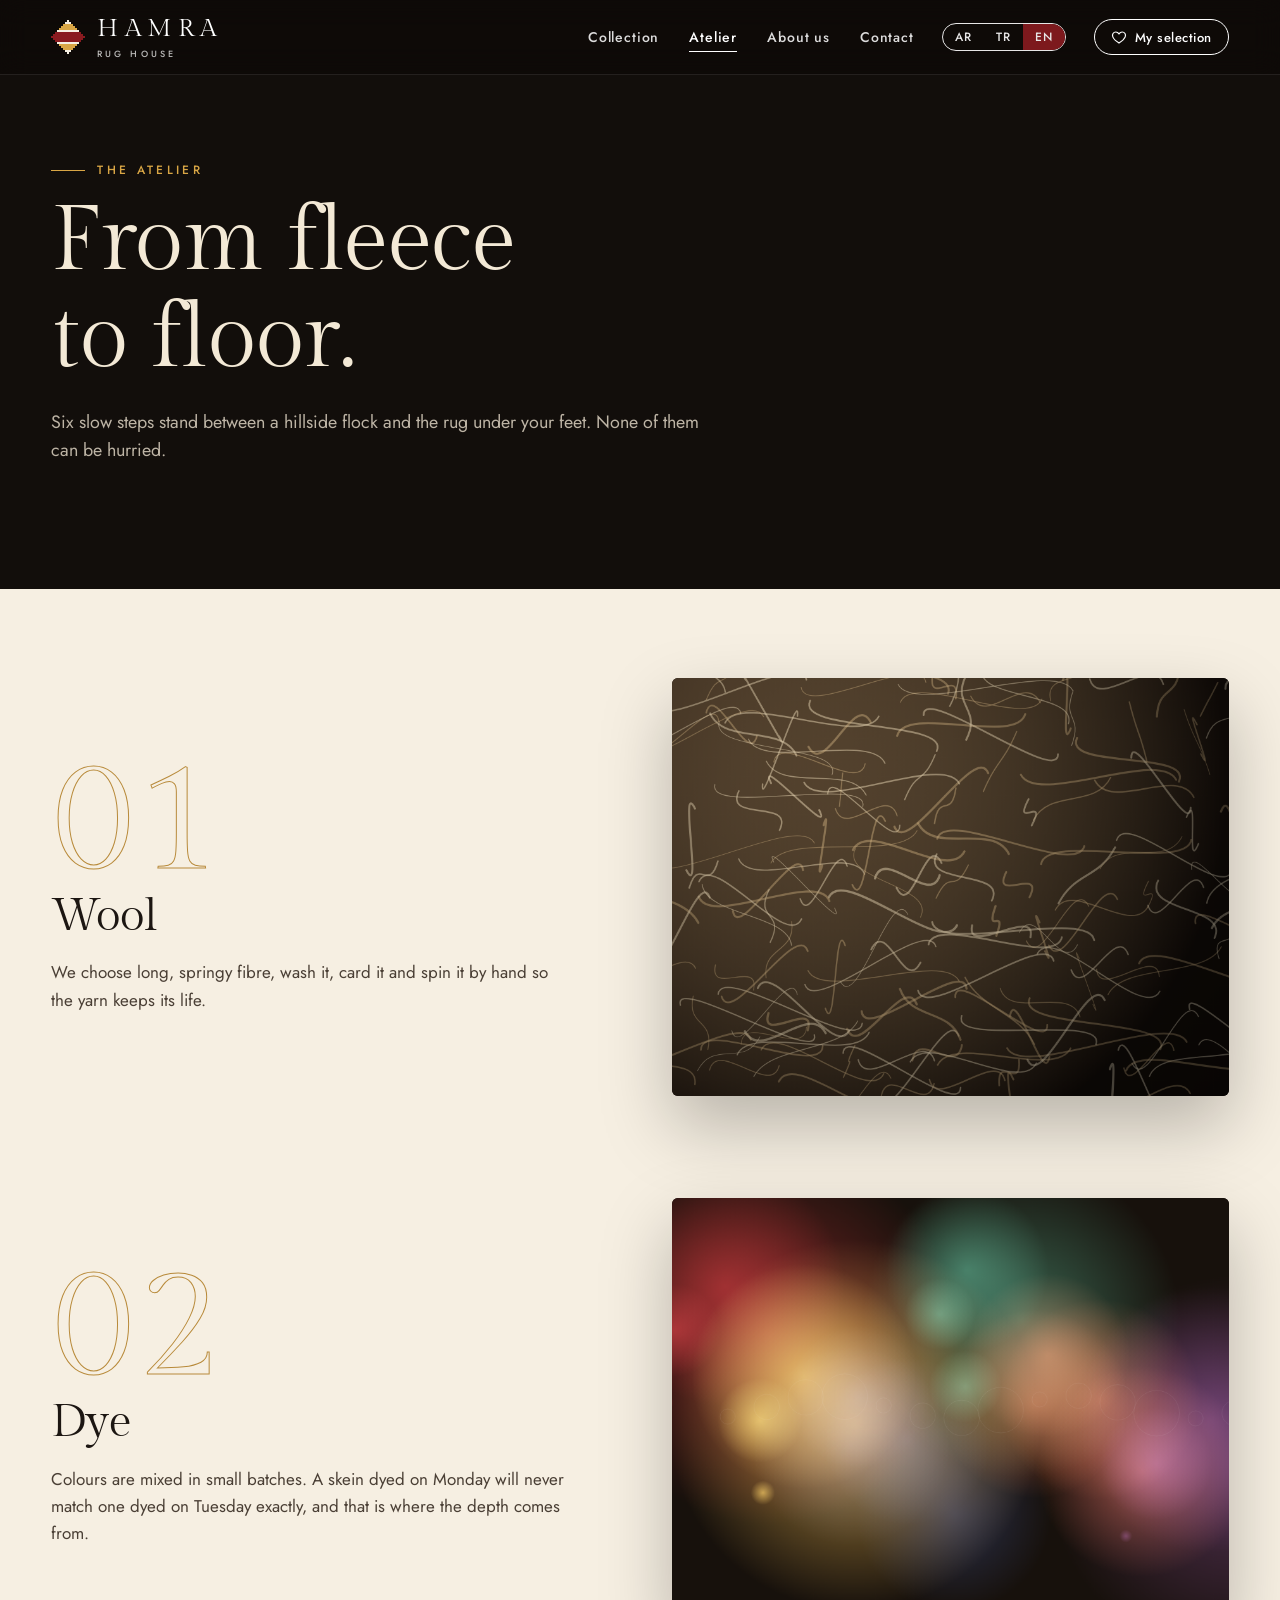
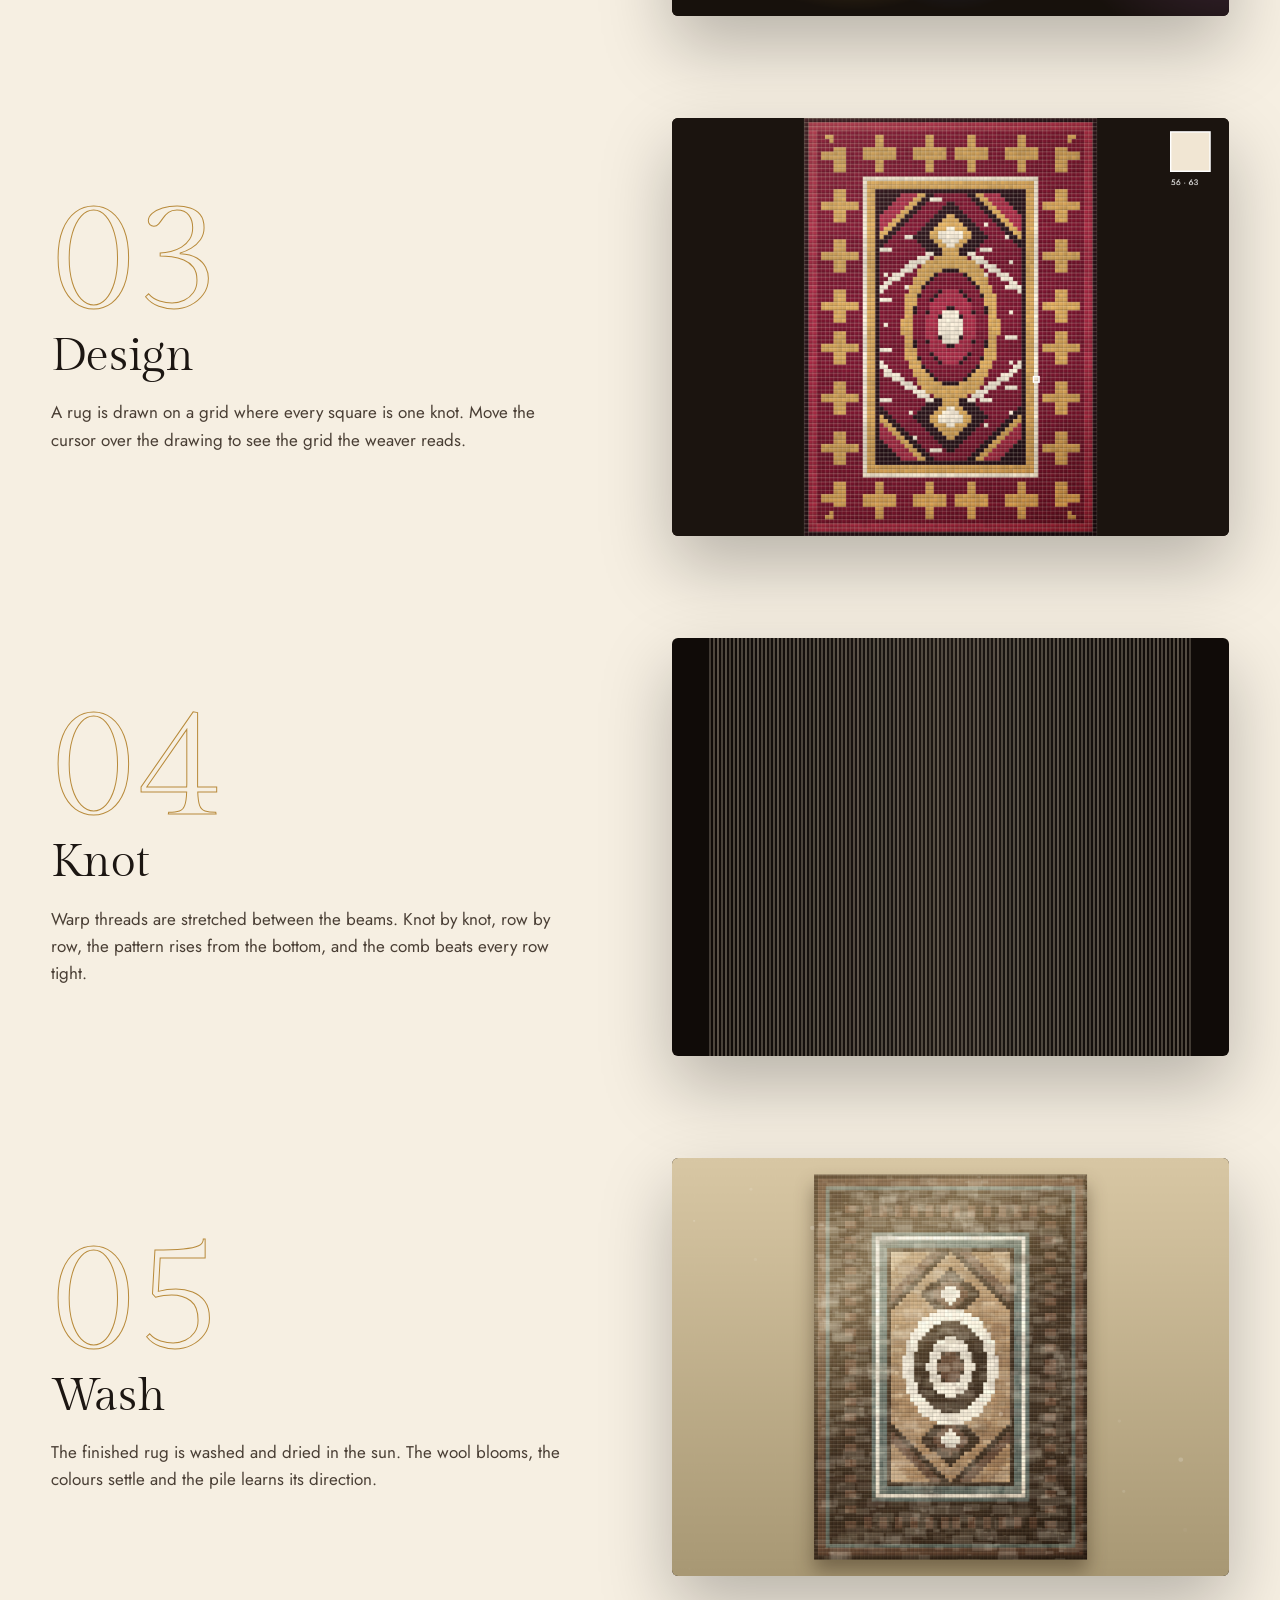
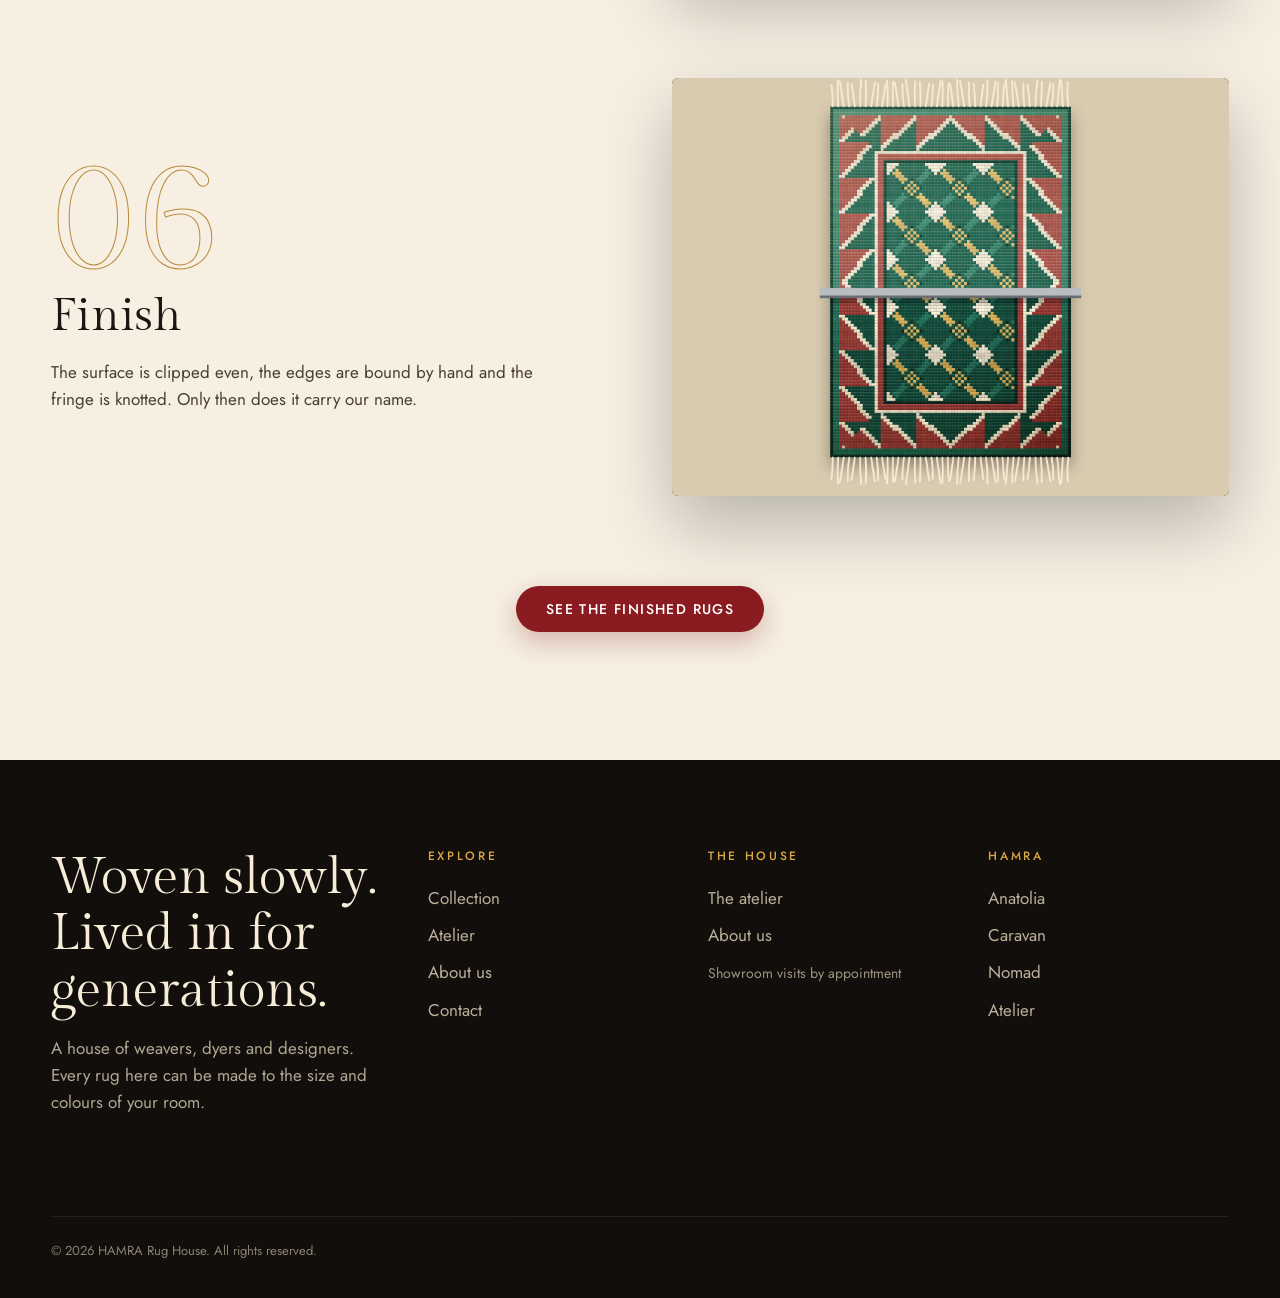
==== commit 1b6d396f: "Hero as a recorded 15 s loop video, About page with the story replaces the design studio, header bac" ====
--- a/atelier.html
+++ b/atelier.html
@@ -4,8 +4,8 @@
 <meta charset="utf-8"><meta name="viewport" content="width=device-width, initial-scale=1, viewport-fit=cover">
 <title>HAMRA · Rug House</title>
 <meta name="description" content="HAMRA is a rug house: 360 hand-woven designs in wool, silk and cotton, woven to your size and colours. Watch any rug being knotted, brush its pile, place it in a room.">
-<meta name="robots" content="noindex,nofollow"><meta name="theme-color" content="#120e0b">
-<meta property="og:title" content="HAMRA · Rug House"><meta property="og:description" content="360 hand-woven rug designs. Watch any rug being knotted, brush its pile, design your own."><meta property="og:type" content="website"><meta property="og:image" content="https://housinasaad-creator.github.io/hamra-rugs/assets/og.jpg">
+<meta name="robots" content="noindex,nofollow"><meta name="theme-color" content="#120e0b"><meta name="color-scheme" content="only light"><meta name="supported-color-schemes" content="light"><meta name="darkreader-lock">
+<meta property="og:title" content="HAMRA · Rug House"><meta property="og:description" content="360 hand-woven rug designs. Watch any rug being knotted, brush its pile, see it in a room."><meta property="og:type" content="website"><meta property="og:image" content="https://housinasaad-creator.github.io/hamra-rugs/assets/og.jpg">
 <link rel="icon" href="assets/favicon.png"><link rel="apple-touch-icon" href="assets/favicon.png">
 <link rel="preconnect" href="https://fonts.googleapis.com"><link rel="preconnect" href="https://fonts.gstatic.com" crossorigin>
 <link href="https://fonts.googleapis.com/css2?family=Gilda+Display&family=Jost:wght@300;400;500;600&family=Reem+Kufi:wght@400;500;600&family=Tajawal:wght@300;400;500;700&display=swap" rel="stylesheet">
--- a/css/site.css
+++ b/css/site.css
@@ -1,5 +1,6 @@
 /* HAMRA — design system. Ivory paper, madder red, indigo ink, brass gold. Layout stays left-to-right in all languages; Arabic runs right-to-left inside its own blocks. */
 :root {
+  color-scheme: only light; /* the site keeps its own colours whatever the browser, the phone or an extension prefers (dark mode, auto-dark, night mode) */
   --ivory: #f6efe2; --paper: #fbf7ef; --sand: #ece2cf; --ink: #1c1612; --ink2: #4a3f35; --mute: #7d6f60; --line: rgba(28, 22, 18, .14);
   --madder: #8a1b20; --madder2: #a72a2c; --indigo: #1b2a52; --gold: #b88a3a; --gold2: #d9a645; --night: #120e0b; --night2: #1d1611;
   --ease: cubic-bezier(.2, .7, .2, 1); --pad: clamp(18px, 4vw, 56px); --hdr: 74px; --max: 1360px;
@@ -23,7 +24,7 @@
 .ltr { direction: ltr; unicode-bidi: isolate; display: inline-block; }
 
 /* ---------- header */
-.hdr { position: fixed; inset: 0 0 auto 0; z-index: 60; height: var(--hdr); display: flex; align-items: center; transition: background .4s, box-shadow .4s, color .4s; color: #fff; }
+.hdr { position: fixed; inset: 0 0 auto 0; z-index: 60; height: var(--hdr); display: flex; align-items: center; transition: background .4s, box-shadow .4s, color .4s; color: #fff; background: rgba(14, 10, 7, .78); backdrop-filter: blur(14px); -webkit-backdrop-filter: blur(14px); box-shadow: 0 1px 0 rgba(255, 255, 255, .08); }
 .hdr.solid, body.light .hdr { background: rgba(251, 247, 239, .92); backdrop-filter: blur(14px); -webkit-backdrop-filter: blur(14px); box-shadow: 0 1px 0 var(--line); color: var(--ink); }
 body.hdr-dark .hdr:not(.solid) { color: var(--ink); }
 .hdr .wrap { display: flex; align-items: center; gap: 28px; }
@@ -53,7 +54,7 @@
 /* ---------- hero (one screen: live loom scene behind the first headline) */
 .hero { position: relative; min-height: 100svh; display: flex; align-items: center; background: var(--night); color: #f6ecd8; overflow: hidden; isolation: isolate; }
 .hero-bg { position: absolute; inset: 0; z-index: 0; } .hero-bg canvas, .hero-bg video, .hero-bg img { position: absolute; inset: 0; width: 100%; height: 100%; object-fit: cover; }
-.hero-poster { z-index: 1; transition: opacity 1s var(--ease); } .hero.ready .hero-poster { opacity: 0; pointer-events: none; }
+.hero-poster { z-index: 1; transition: opacity 1s var(--ease); background: url(../assets/hero/poster.webp) center / cover no-repeat, #0e0a07; } @media (max-width: 760px) { .hero-poster { background-image: url(../assets/hero/poster-m.webp); } } .hero.ready .hero-poster { opacity: 0; pointer-events: none; }
 .hero::after { content: ''; position: absolute; inset: 0; z-index: 2; pointer-events: none; background: linear-gradient(90deg, rgba(14, 10, 7, .78) 0%, rgba(14, 10, 7, .38) 40%, transparent 68%), radial-gradient(120% 90% at 50% 40%, transparent 55%, rgba(0, 0, 0, .5) 100%); }
 .hero-in { position: relative; z-index: 3; padding-top: calc(var(--hdr) + 40px); padding-bottom: 90px; }
 .hero h1 { font-size: clamp(46px, 7.4vw, 118px); max-width: 11ch; text-wrap: balance; text-shadow: 0 4px 40px rgba(0, 0, 0, .5); } html[lang=ar] .hero h1 { max-width: 12ch; font-size: clamp(44px, 6.6vw, 104px); }
@@ -133,15 +134,6 @@
 .stp .vis { position: relative; aspect-ratio: 4/3; border-radius: 6px; overflow: hidden; background: var(--night2); box-shadow: 0 30px 70px rgba(0, 0, 0, .25); } .stp .vis canvas { width: 100%; height: 100%; object-fit: cover; }
 @media (max-width: 900px) { .stp { grid-template-columns: 1fr; } .stp:nth-child(even) .vis { order: 0; } }
 
-/* ---------- studio */
-.studio { display: grid; grid-template-columns: 340px minmax(0, 1fr) 320px; gap: 36px; padding-top: calc(var(--hdr) + 36px); padding-bottom: 90px; align-items: start; }
-.studio h4 { font: 500 12px/1 var(--f-body); letter-spacing: .22em; text-transform: uppercase; color: var(--mute); margin: 26px 0 12px; } .studio h4:first-child { margin-top: 0; } html[lang=ar] .studio h4 { letter-spacing: .02em; font-size: 14px; }
-.studio .chips { display: flex; flex-wrap: wrap; gap: 7px; } .studio .chip { padding: 8px 13px; font-size: 12.5px; }
-.pgrid { display: grid; grid-template-columns: repeat(8, 1fr); gap: 7px; } .pgrid button { aspect-ratio: 1; border-radius: 50%; border: 2px solid #fff; box-shadow: 0 0 0 1px var(--line); background: conic-gradient(var(--a), var(--b), var(--c), var(--a)); } .pgrid button.on { box-shadow: 0 0 0 2px var(--madder); }
-.cpick { display: flex; gap: 8px; } .cpick input { width: 100%; height: 44px; border: 1px solid var(--line); border-radius: 8px; padding: 2px; background: #fff; cursor: pointer; }
-.studio .stagebox { position: sticky; top: calc(var(--hdr) + 20px); } .sumbox { position: sticky; top: calc(var(--hdr) + 20px); padding: 28px; border: 1px solid var(--line); border-radius: 8px; background: #fffaf2; } .sumbox h3 { font-size: 30px; margin-bottom: 14px; } .sumbox ul { list-style: none; padding: 0; margin: 0 0 22px; } .sumbox li { display: flex; justify-content: space-between; gap: 12px; padding: 10px 0; border-bottom: 1px solid var(--line); font-size: 14.5px; } .sumbox li span { color: var(--mute); }
-@media (max-width: 1180px) { .studio { grid-template-columns: 1fr; } .studio .stagebox, .sumbox { position: static; } .pgrid { grid-template-columns: repeat(8, 1fr); } }
-
 /* ---------- contact + forms */
 .contact { display: grid; grid-template-columns: minmax(0, 1fr) minmax(0, 1fr); gap: clamp(28px, 5vw, 90px); padding-top: calc(var(--hdr) + 50px); padding-bottom: 100px; }
 .contact h1 { font-size: clamp(40px, 6vw, 92px); margin: 18px 0 20px; } .contact .info { display: grid; gap: 22px; margin-top: 38px; } .contact .info div { border-top: 1px solid var(--line); padding-top: 18px; } .contact .info b { display: block; font: 500 12px/1 var(--f-body); letter-spacing: .22em; text-transform: uppercase; color: var(--mute); margin-bottom: 8px; }
@@ -170,26 +162,17 @@
 .rugp .tools { justify-content: center; }
 .btn.line.on { background: var(--ink); color: var(--paper); border-color: var(--ink); }
 
-/* ---------- studio stage + summary details */
-.sstage { position: relative; height: min(76vh, 780px); display: grid; place-items: center; border-radius: 8px; overflow: hidden; background: radial-gradient(120% 90% at 30% 20%, #efe6d3, #d5c6a8 70%, #c4b393); box-shadow: inset 0 0 0 1px var(--line); }
-.sstage::after { content: ''; position: absolute; inset: 0; background: repeating-linear-gradient(90deg, rgba(90, 60, 30, .05) 0 2px, transparent 2px 130px); pointer-events: none; }
-.sstage canvas#sc { max-width: 88%; max-height: 88%; width: auto; height: auto; filter: drop-shadow(0 22px 22px rgba(40, 24, 10, .38)); position: relative; z-index: 1; }
-.sstage .lm { position: absolute; inset: 0; background: #100b08; z-index: 2; }
-.stbar { display: flex; gap: 10px; justify-content: center; margin-top: 16px; flex-wrap: wrap; }
-.cpick { display: grid; grid-template-columns: repeat(6, 1fr); gap: 8px; } .cpick label { display: grid; gap: 5px; text-align: center; font-size: 10.5px; line-height: 1.2; color: var(--mute); min-width: 0; } .cpick label span { overflow: hidden; text-overflow: ellipsis; white-space: nowrap; } .cpick input { height: 40px; padding: 2px; }
-.sumbox .btn { width: 100%; justify-content: center; margin-top: 10px; } .sumbox li b { font-weight: 500; text-align: end; }
-.sumbox .swrow { display: flex; gap: 6px; margin: 0 0 22px; } .sumbox .swrow i { flex: 1; height: 26px; border-radius: 4px; box-shadow: inset 0 0 0 1px rgba(0, 0, 0, .12); }
-.sumbox .note { margin-top: 16px; font-size: 13px; color: var(--mute); }
-@media (max-width: 1180px) {
-  .studio .stagebox { order: -1; position: sticky; top: calc(var(--hdr) - 8px); z-index: 6; background: var(--paper); padding: 8px 0 10px; margin-top: -8px; }
-  .sstage { height: min(31vh, 300px); } .stbar { margin-top: 10px; } .stbar .btn { padding-block: 10px; }
-}
-
 /* ---------- contact extras */
 form.fm .two { display: grid; grid-template-columns: 1fr 1fr; gap: 14px; } form.fm .acts { display: flex; gap: 12px; flex-wrap: wrap; margin-top: 6px; } form.fm [aria-invalid=true] { outline: 2px solid var(--madder2); border-color: transparent; }
 .out { margin-top: 22px; padding: 22px; border: 1px solid var(--line); border-radius: 8px; background: #fffaf2; } .out pre { margin: 12px 0 0; white-space: pre-wrap; word-break: break-word; font: 400 14.5px/1.6 var(--f-body); color: var(--ink2); unicode-bidi: plaintext; }
-.dcard { display: flex; gap: 18px; align-items: center; border: 1px solid var(--line); border-radius: 8px; padding: 14px 16px; background: #fffaf2; margin-top: 28px; } .dcard canvas { width: 82px; flex: none; border-radius: 3px; box-shadow: 0 6px 16px rgba(0, 0, 0, .22); } .dcard b { display: block; font: 400 22px/1.2 var(--f-disp); } .dcard span { display: block; color: var(--mute); font-size: 14px; margin-top: 4px; } .dcard button { margin-inline-start: auto; font-size: 13px; text-decoration: underline; color: var(--mute); }
 .picked figure button { position: absolute; top: -7px; inset-inline-end: -7px; width: 22px; height: 22px; border-radius: 50%; background: var(--ink); color: #fff; font-size: 14px; line-height: 22px; text-align: center; }
 @media (max-width: 520px) { form.fm .two { grid-template-columns: 1fr; } }
 .roomv.busy::after { content: ''; position: absolute; inset: 0; background: rgba(18, 14, 11, .35); }
 .roomcap { margin-top: 12px; font-size: 14px; color: var(--mute); text-align: center; unicode-bidi: plaintext; }
+
+/* ---------- about */
+.about .stp .no { font-size: clamp(56px, 8.5vw, 130px); line-height: .9; }
+.nums { display: grid; grid-template-columns: repeat(4, 1fr); gap: 1px; background: rgba(255, 255, 255, .12); border-radius: 8px; overflow: hidden; } .nums div { background: var(--night2); padding: clamp(22px, 3vw, 44px); }
+.nums b { display: block; font: 400 clamp(40px, 5.5vw, 84px)/1 var(--f-disp); color: var(--gold2); } .nums span { display: block; margin-top: 10px; font: 500 12px/1.4 var(--f-body); letter-spacing: .18em; text-transform: uppercase; color: rgba(243, 233, 214, .7); }
+html[lang=ar] .nums span { letter-spacing: .02em; font-size: 14px; text-transform: none; }
+@media (max-width: 760px) { .nums { grid-template-columns: repeat(2, 1fr); } }
